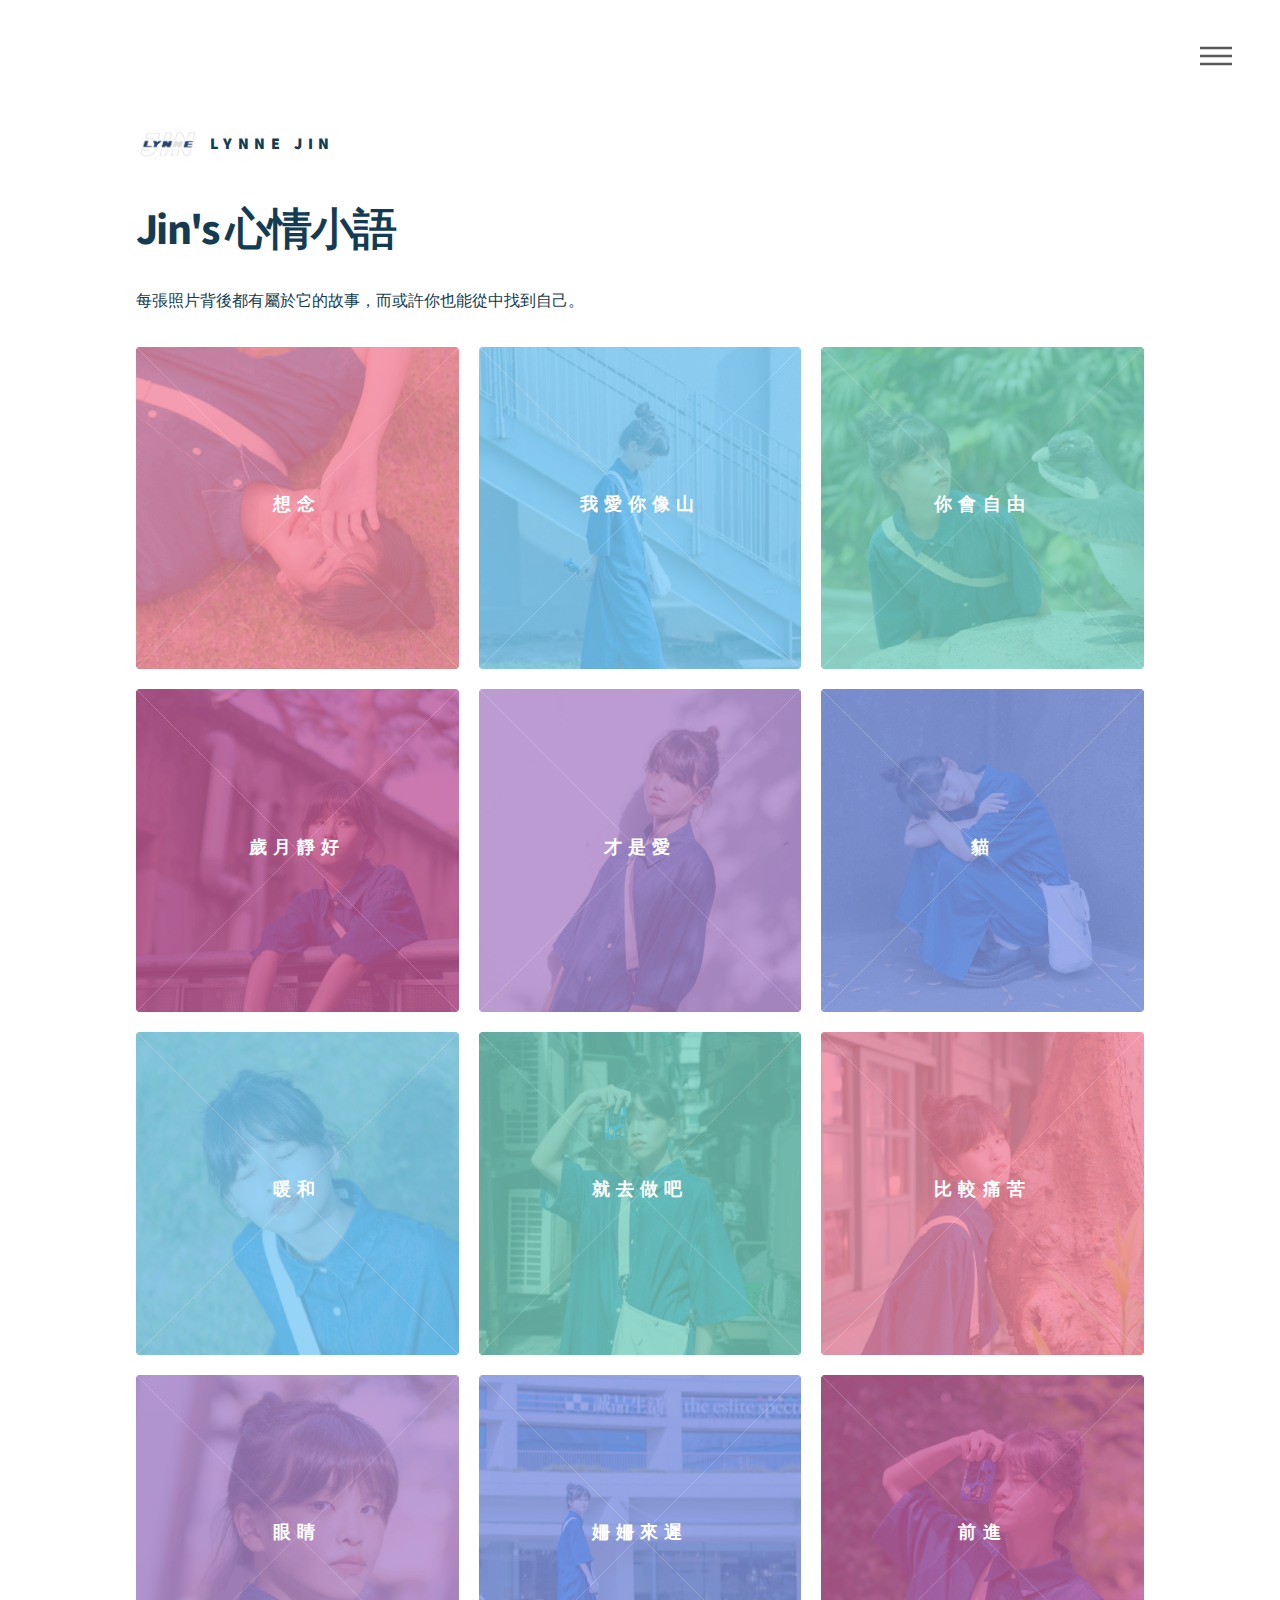
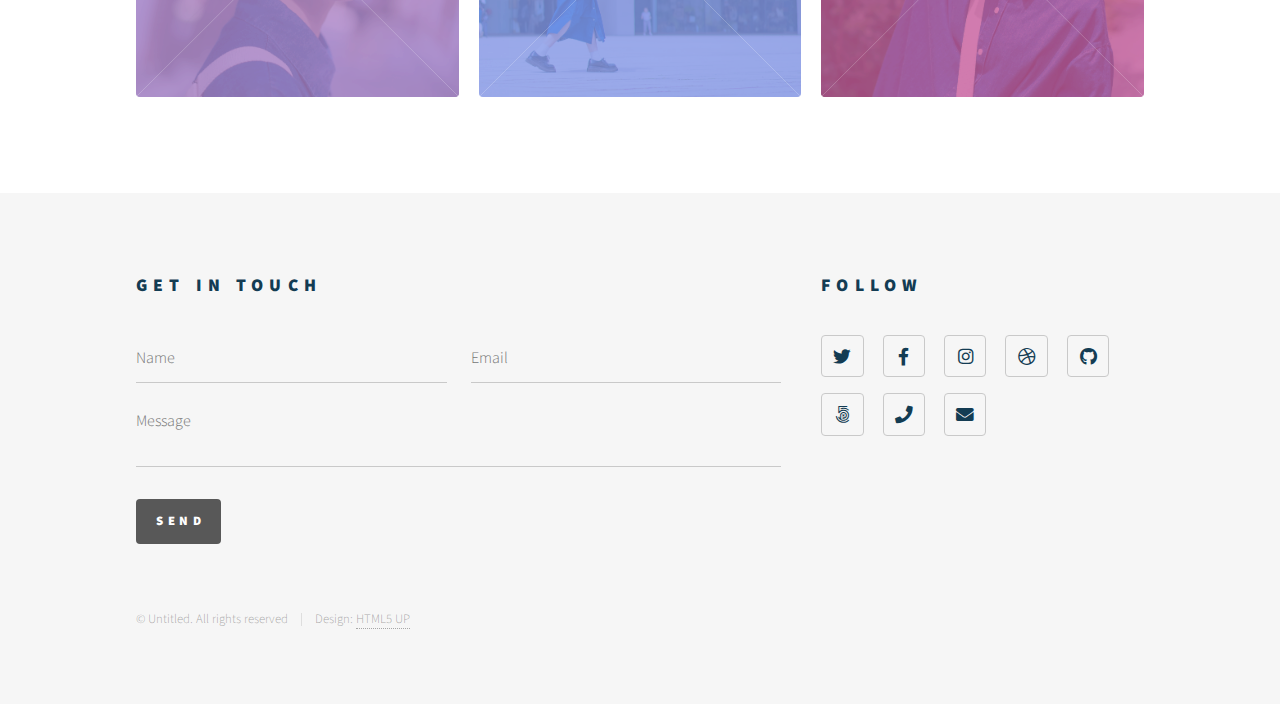
==== index.html @ f6c2565a "first" ====
<!DOCTYPE HTML>
<!--
	Phantom by HTML5 UP
	html5up.net | @ajlkn
	Free for personal and commercial use under the CCA 3.0 license (html5up.net/license)
-->
<html>
	<head>
		<title>Jin's</title>
		<meta charset="utf-8" />
		<meta name="viewport" content="width=device-width, initial-scale=1, user-scalable=no" />
		<link rel="stylesheet" href="assets/css/main.css" />
		<noscript><link rel="stylesheet" href="assets/css/noscript.css" /></noscript>
	</head>
	<body class="is-preload">
		<!-- Wrapper -->
			<div id="wrapper">

				<!-- Header -->
					<header id="header">
						<div class="inner">

							<!-- Logo -->
								<a href="index.html" class="logo">
									<span class="symbol"><img src="images/logo.png" alt="" /></span><span class="title">Lynne Jin</span>
								</a>

							<!-- Nav -->
								<nav>
									<ul>
										<li><a href="#menu">Menu</a></li>
									</ul>
								</nav>

						</div>
					</header>

				<!-- Menu -->
					<nav id="menu">
						<h2>Menu</h2>
						<ul>
							<li><a href="index.html">首頁</a></li>
							<li><a href="generic.html">文章</a></li>
							<li><a href="generic.html">洽詢</a></li>
							<li><a href="generic.html">關於我們</a></li>
							
						</ul>
					</nav>

				<!-- Main -->
					<div id="main">
						<div class="inner">
							<header>
								<h1>Jin's 心情小語</h1>
								<p>每張照片背後都有屬於它的故事，而或許你也能從中找到自己。</p>
							</header>
							<section class="tiles">
								<article class="style1">
									<span class="image">
										<img src="images/pic01.jpg" alt="" />
									</span>
									<a href="generic.html">
										<h2>想念</h2>
										<div class="content">
											<p>如果你也想念我<br>那我們算不算沒有分開過</p>
										</div>
									</a>
								</article>
								<article class="style2">
									<span class="image">
										<img src="images/pic02.jpg" alt="" />
									</span>
									<a href="generic.html">
										<h2>我愛你像山</h2>
										<div class="content">
											<p>我們有各自的領地<br>也有一起的森林</p>
										</div>
									</a>
								</article>
								<article class="style3">
									<span class="image">
										<img src="images/pic03.jpg" alt="" />
									</span>
									<a href="generic.html">
										<h2>你會自由</h2>
										<div class="content">
											<p>願你有天 不再需要感到自由</p>
										</div>
									</a>
								</article>
								<article class="style4">
									<span class="image">
										<img src="images/pic04.jpg" alt="" />
									</span>
									<a href="generic.html">
										<h2>歲月靜好</h2>
										<div class="content">
											<p>星期天下午三點的早安<br>星期五凌晨三點的晚安</p>
										</div>
									</a>
								</article>
								<article class="style5">
									<span class="image">
										<img src="images/pic05.jpg" alt="" />
									</span>
									<a href="generic.html">
										<h2>才是愛</h2>
										<div class="content">
											<p>能夠讓真正的你<br>在自由的沃土中綻放的<br>才是愛</p>
										</div>
									</a>
								</article>
								<article class="style6">
									<span class="image">
										<img src="images/pic06.jpg" alt="" />
									</span>
									<a href="generic.html">
										<h2>貓</h2>
										<div class="content">
											<p>請相信我吧 雖然我跟你一樣害怕</p>
										</div>
									</a>
								</article>
								<article class="style2">
									<span class="image">
										<img src="images/pic07.jpg" alt="" />
									</span>
									<a href="generic.html">
										<h2>暖和</h2>
										<div class="content">
											<p>我不要求自己好好生活 <br>我只要此時此刻感覺暖和</p>
										</div>
									</a>
								</article>
								<article class="style3">
									<span class="image">
										<img src="images/pic08.jpg" alt="" />
									</span>
									<a href="generic.html">
										<h2>就去做吧</h2>
										<div class="content">
											<p>不要害怕跟別人一樣<br>不要害怕跟別人不一樣<br>什麼叫做做自己<br>可能要做了才知道</p>
										</div>
									</a>
								</article>
								<article class="style1">
									<span class="image">
										<img src="images/pic09.jpg" alt="" />
									</span>
									<a href="generic.html">
										<h2>比較痛苦</h2>
										<div class="content">
											<p>不要和別人比較痛苦<br>痛是不能比較的</p>
										</div>
									</a>
								</article>
								<article class="style5">
									<span class="image">
										<img src="images/pic10.jpg" alt="" />
									</span>
									<a href="generic.html">
										<h2>眼睛</h2>
										<div class="content">
											<p>你的心是你力量的泉源 你愛自己的能力比你想像中還要強大</p>
										</div>
									</a>
								</article>
								<article class="style6">
									<span class="image">
										<img src="images/pic11.jpg" alt="" />
									</span>
									<a href="generic.html">
										<h2>姍姍來遲</h2>
										<div class="content">
											<p>謝謝你的姍姍來遲 你來的時候<br>我會有一個我很喜歡的自己<br>能大力分享給你</p>
										</div>
									</a>
								</article>
								<article class="style4">
									<span class="image">
										<img src="images/pic12.jpg" alt="" />
									</span>
									<a href="generic.html">
										<h2>前進</h2>
										<div class="content">
											<p>願我們的島 能夠包容<br>所有人的愛</p>
										</div>
									</a>
								</article>
							</section>
						</div>
					</div>

				<!-- Footer -->
					<footer id="footer">
						<div class="inner">
							<section>
								<h2>Get in touch</h2>
								<form method="post" action="#">
									<div class="fields">
										<div class="field half">
											<input type="text" name="name" id="name" placeholder="Name" />
										</div>
										<div class="field half">
											<input type="email" name="email" id="email" placeholder="Email" />
										</div>
										<div class="field">
											<textarea name="message" id="message" placeholder="Message"></textarea>
										</div>
									</div>
									<ul class="actions">
										<li><input type="submit" value="Send" class="primary" /></li>
									</ul>
								</form>
							</section>
							<section>
								<h2>Follow</h2>
								<ul class="icons">
									<li><a href="#" class="icon brands style2 fa-twitter"><span class="label">Twitter</span></a></li>
									<li><a href="#" class="icon brands style2 fa-facebook-f"><span class="label">Facebook</span></a></li>
									<li><a href="#" class="icon brands style2 fa-instagram"><span class="label">Instagram</span></a></li>
									<li><a href="#" class="icon brands style2 fa-dribbble"><span class="label">Dribbble</span></a></li>
									<li><a href="#" class="icon brands style2 fa-github"><span class="label">GitHub</span></a></li>
									<li><a href="#" class="icon brands style2 fa-500px"><span class="label">500px</span></a></li>
									<li><a href="#" class="icon solid style2 fa-phone"><span class="label">Phone</span></a></li>
									<li><a href="#" class="icon solid style2 fa-envelope"><span class="label">Email</span></a></li>
								</ul>
							</section>
							<ul class="copyright">
								<li>&copy; Untitled. All rights reserved</li><li>Design: <a href="http://html5up.net">HTML5 UP</a></li>
							</ul>
						</div>
					</footer>

			</div>

		<!-- Scripts -->
			<script src="assets/js/jquery.min.js"></script>
			<script src="assets/js/browser.min.js"></script>
			<script src="assets/js/breakpoints.min.js"></script>
			<script src="assets/js/util.js"></script>
			<script src="assets/js/main.js"></script>

	</body>
</html>
---- assets/css/main.css ----
@import url(fontawesome-all.min.css);
@import url("https://fonts.googleapis.com/css?family=Source+Sans+Pro:300,700,900");

/*
	Phantom by HTML5 UP
	html5up.net | @ajlkn
	Free for personal and commercial use under the CCA 3.0 license (html5up.net/license)
*/

html, body, div, span, applet, object,
iframe, h1, h2, h3, h4, h5, h6, p, blockquote,
pre, a, abbr, acronym, address, big, cite,
code, del, dfn, em, img, ins, kbd, q, s, samp,
small, strike, strong, sub, sup, tt, var, b,
u, i, center, dl, dt, dd, ol, ul, li, fieldset,
form, label, legend, table, caption, tbody,
tfoot, thead, tr, th, td, article, aside,
canvas, details, embed, figure, figcaption,
footer, header, hgroup, menu, nav, output, ruby,
section, summary, time, mark, audio, video {
	margin: 0;
	padding: 0;
	border: 0;
	font-size: 100%;
	font: inherit;
	vertical-align: baseline;}

article, aside, details, figcaption, figure,
footer, header, hgroup, menu, nav, section {
	display: block;}

body {
	line-height: 1;
}

ol, ul {
	list-style: none;
}

blockquote, q {
	quotes: none;
}

	blockquote:before, blockquote:after, q:before, q:after {
		content: '';
		content: none;
	}

table {
	border-collapse: collapse;
	border-spacing: 0;
}

body {
	-webkit-text-size-adjust: none;
}

mark {
	background-color: transparent;
	color: inherit;
}

input::-moz-focus-inner {
	border: 0;
	padding: 0;
}

input, select, textarea {
	-moz-appearance: none;
	-webkit-appearance: none;
	-ms-appearance: none;
	appearance: none;
}

/* Basic */

	@-ms-viewport {
		width: device-width;
	}

	body {
		-ms-overflow-style: scrollbar;
	}

	@media screen and (max-width: 480px) {

		html, body {
			min-width: 320px;
		}

	}

	html {
		box-sizing: border-box;
	}

	*, *:before, *:after {
		box-sizing: inherit;
	}

	body {
		background: #ffffff;
	}

		body.is-preload *, body.is-preload *:before, body.is-preload *:after {
			-moz-animation: none !important;
			-webkit-animation: none !important;
			-ms-animation: none !important;
			animation: none !important;
			-moz-transition: none !important;
			-webkit-transition: none !important;
			-ms-transition: none !important;
			transition: none !important;
		}

/* Type */

	body, input, select, textarea {
		color: #133c53;
		font-family: "Source Sans Pro", Helvetica, sans-serif;
		font-size: 16pt;
		font-weight: 300;
		line-height: 1.75;
	}

		@media screen and (max-width: 1680px) {

			body, input, select, textarea {
				font-size: 14pt;
			}

		}

		@media screen and (max-width: 1280px) {

			body, input, select, textarea {
				font-size: 12pt;
			}

		}

	a {
		-moz-transition: border-bottom-color 0.2s ease, color 0.2s ease;
		-webkit-transition: border-bottom-color 0.2s ease, color 0.2s ease;
		-ms-transition: border-bottom-color 0.2s ease, color 0.2s ease;
		transition: border-bottom-color 0.2s ease, color 0.2s ease;
		text-decoration: none;
		color: #585858;
		border-bottom: dotted 1px rgba(88, 88, 88, 0.5);
	}

		a:hover {
			border-bottom-color: transparent;
			color: #f2849e !important;
		}

	strong, b {
		font-weight: 900;
	}

	em, i {
		font-style: italic;
	}

	p {
		margin: 0 0 2em 0;
	}

	h1 {
		font-size: 2.75em;
		font-weight: 700;
		line-height: 1.3;
		margin: 0 0 1em 0;
		letter-spacing: -0.035em;
	}

		h1 a {
			color: inherit;
		}

		@media screen and (max-width: 736px) {

			h1 {
				font-size: 2em;
				margin: 0 0 1em 0;
			}

		}

		@media screen and (max-width: 360px) {

			h1 {
				font-size: 1.75em;
			}

		}

	h2, h3, h4, h5, h6 {
		font-weight: 900;
		line-height: 1.5;
		margin: 0 0 2em 0;
		text-transform: uppercase;
		letter-spacing: 0.35em;
	}

		h2 a, h3 a, h4 a, h5 a, h6 a {
			color: inherit;
		}

	h2 {
		font-size: 1.1em;
	}

	h3 {
		font-size: 1em;
	}

	h4 {
		font-size: 0.8em;
	}

	h5 {
		font-size: 0.8em;
	}

	h6 {
		font-size: 0.8em;
	}

	@media screen and (max-width: 980px) {

		h1 br, h2 br, h3 br, h4 br, h5 br, h6 br {
			display: none;
		}

	}

	@media screen and (max-width: 736px) {

		h2 {
			font-size: 1em;
		}

		h3 {
			font-size: 0.8em;
		}

	}

	sub {
		font-size: 0.8em;
		position: relative;
		top: 0.5em;
	}

	sup {
		font-size: 0.8em;
		position: relative;
		top: -0.5em;
	}

	blockquote {
		border-left: solid 4px #c9c9c9;
		font-style: italic;
		margin: 0 0 2em 0;
		padding: 0.5em 0 0.5em 2em;
	}

	code {
		background: rgba(144, 144, 144, 0.075);
		border-radius: 4px;
		border: solid 1px #c9c9c9;
		font-family: "Courier New", monospace;
		font-size: 0.9em;
		margin: 0 0.25em;
		padding: 0.25em 0.65em;
	}

	pre {
		-webkit-overflow-scrolling: touch;
		font-family: "Courier New", monospace;
		font-size: 0.9em;
		margin: 0 0 2em 0;
	}

		pre code {
			display: block;
			line-height: 1.75;
			padding: 1em 1.5em;
			overflow-x: auto;
		}

	hr {
		border: 0;
		border-bottom: solid 1px #c9c9c9;
		margin: 2em 0;
	}

		hr.major {
			margin: 3em 0;
		}

	.align-left {
		text-align: left;
	}

	.align-center {
		text-align: center;
	}

	.align-right {
		text-align: right;
	}

/* Row */

	.row {
		display: flex;
		flex-wrap: wrap;
		box-sizing: border-box;
		align-items: stretch;
	}

		.row > * {
			box-sizing: border-box;
		}

		.row.gtr-uniform > * > :last-child {
			margin-bottom: 0;
		}

		.row.aln-left {
			justify-content: flex-start;
		}

		.row.aln-center {
			justify-content: center;
		}

		.row.aln-right {
			justify-content: flex-end;
		}

		.row.aln-top {
			align-items: flex-start;
		}

		.row.aln-middle {
			align-items: center;
		}

		.row.aln-bottom {
			align-items: flex-end;
		}

		.row > .imp {
			order: -1;
		}

		.row > .col-1 {
			width: 8.33333%;
		}

		.row > .off-1 {
			margin-left: 8.33333%;
		}

		.row > .col-2 {
			width: 16.66667%;
		}

		.row > .off-2 {
			margin-left: 16.66667%;
		}

		.row > .col-3 {
			width: 25%;
		}

		.row > .off-3 {
			margin-left: 25%;
		}

		.row > .col-4 {
			width: 33.33333%;
		}

		.row > .off-4 {
			margin-left: 33.33333%;
		}

		.row > .col-5 {
			width: 41.66667%;
		}

		.row > .off-5 {
			margin-left: 41.66667%;
		}

		.row > .col-6 {
			width: 50%;
		}

		.row > .off-6 {
			margin-left: 50%;
		}

		.row > .col-7 {
			width: 58.33333%;
		}

		.row > .off-7 {
			margin-left: 58.33333%;
		}

		.row > .col-8 {
			width: 66.66667%;
		}

		.row > .off-8 {
			margin-left: 66.66667%;
		}

		.row > .col-9 {
			width: 75%;
		}

		.row > .off-9 {
			margin-left: 75%;
		}

		.row > .col-10 {
			width: 83.33333%;
		}

		.row > .off-10 {
			margin-left: 83.33333%;
		}

		.row > .col-11 {
			width: 91.66667%;
		}

		.row > .off-11 {
			margin-left: 91.66667%;
		}

		.row > .col-12 {
			width: 100%;
		}

		.row > .off-12 {
			margin-left: 100%;
		}

		.row.gtr-0 {
			margin-top: 0;
			margin-left: 0em;
		}

			.row.gtr-0 > * {
				padding: 0 0 0 0em;
			}

			.row.gtr-0.gtr-uniform {
				margin-top: 0em;
			}

				.row.gtr-0.gtr-uniform > * {
					padding-top: 0em;
				}

		.row.gtr-25 {
			margin-top: 0;
			margin-left: -0.5em;
		}

			.row.gtr-25 > * {
				padding: 0 0 0 0.5em;
			}

			.row.gtr-25.gtr-uniform {
				margin-top: -0.5em;
			}

				.row.gtr-25.gtr-uniform > * {
					padding-top: 0.5em;
				}

		.row.gtr-50 {
			margin-top: 0;
			margin-left: -1em;
		}

			.row.gtr-50 > * {
				padding: 0 0 0 1em;
			}

			.row.gtr-50.gtr-uniform {
				margin-top: -1em;
			}

				.row.gtr-50.gtr-uniform > * {
					padding-top: 1em;
				}

		.row {
			margin-top: 0;
			margin-left: -2em;
		}

			.row > * {
				padding: 0 0 0 2em;
			}

			.row.gtr-uniform {
				margin-top: -2em;
			}

				.row.gtr-uniform > * {
					padding-top: 2em;
				}

		.row.gtr-150 {
			margin-top: 0;
			margin-left: -3em;
		}

			.row.gtr-150 > * {
				padding: 0 0 0 3em;
			}

			.row.gtr-150.gtr-uniform {
				margin-top: -3em;
			}

				.row.gtr-150.gtr-uniform > * {
					padding-top: 3em;
				}

		.row.gtr-200 {
			margin-top: 0;
			margin-left: -4em;
		}

			.row.gtr-200 > * {
				padding: 0 0 0 4em;
			}

			.row.gtr-200.gtr-uniform {
				margin-top: -4em;
			}

				.row.gtr-200.gtr-uniform > * {
					padding-top: 4em;
				}

		@media screen and (max-width: 1680px) {

			.row {
				display: flex;
				flex-wrap: wrap;
				box-sizing: border-box;
				align-items: stretch;
			}

				.row > * {
					box-sizing: border-box;
				}

				.row.gtr-uniform > * > :last-child {
					margin-bottom: 0;
				}

				.row.aln-left {
					justify-content: flex-start;
				}

				.row.aln-center {
					justify-content: center;
				}

				.row.aln-right {
					justify-content: flex-end;
				}

				.row.aln-top {
					align-items: flex-start;
				}

				.row.aln-middle {
					align-items: center;
				}

				.row.aln-bottom {
					align-items: flex-end;
				}

				.row > .imp-xlarge {
					order: -1;
				}

				.row > .col-1-xlarge {
					width: 8.33333%;
				}

				.row > .off-1-xlarge {
					margin-left: 8.33333%;
				}

				.row > .col-2-xlarge {
					width: 16.66667%;
				}

				.row > .off-2-xlarge {
					margin-left: 16.66667%;
				}

				.row > .col-3-xlarge {
					width: 25%;
				}

				.row > .off-3-xlarge {
					margin-left: 25%;
				}

				.row > .col-4-xlarge {
					width: 33.33333%;
				}

				.row > .off-4-xlarge {
					margin-left: 33.33333%;
				}

				.row > .col-5-xlarge {
					width: 41.66667%;
				}

				.row > .off-5-xlarge {
					margin-left: 41.66667%;
				}

				.row > .col-6-xlarge {
					width: 50%;
				}

				.row > .off-6-xlarge {
					margin-left: 50%;
				}

				.row > .col-7-xlarge {
					width: 58.33333%;
				}

				.row > .off-7-xlarge {
					margin-left: 58.33333%;
				}

				.row > .col-8-xlarge {
					width: 66.66667%;
				}

				.row > .off-8-xlarge {
					margin-left: 66.66667%;
				}

				.row > .col-9-xlarge {
					width: 75%;
				}

				.row > .off-9-xlarge {
					margin-left: 75%;
				}

				.row > .col-10-xlarge {
					width: 83.33333%;
				}

				.row > .off-10-xlarge {
					margin-left: 83.33333%;
				}

				.row > .col-11-xlarge {
					width: 91.66667%;
				}

				.row > .off-11-xlarge {
					margin-left: 91.66667%;
				}

				.row > .col-12-xlarge {
					width: 100%;
				}

				.row > .off-12-xlarge {
					margin-left: 100%;
				}

				.row.gtr-0 {
					margin-top: 0;
					margin-left: 0em;
				}

					.row.gtr-0 > * {
						padding: 0 0 0 0em;
					}

					.row.gtr-0.gtr-uniform {
						margin-top: 0em;
					}

						.row.gtr-0.gtr-uniform > * {
							padding-top: 0em;
						}

				.row.gtr-25 {
					margin-top: 0;
					margin-left: -0.5em;
				}

					.row.gtr-25 > * {
						padding: 0 0 0 0.5em;
					}

					.row.gtr-25.gtr-uniform {
						margin-top: -0.5em;
					}

						.row.gtr-25.gtr-uniform > * {
							padding-top: 0.5em;
						}

				.row.gtr-50 {
					margin-top: 0;
					margin-left: -1em;
				}

					.row.gtr-50 > * {
						padding: 0 0 0 1em;
					}

					.row.gtr-50.gtr-uniform {
						margin-top: -1em;
					}

						.row.gtr-50.gtr-uniform > * {
							padding-top: 1em;
						}

				.row {
					margin-top: 0;
					margin-left: -2em;
				}

					.row > * {
						padding: 0 0 0 2em;
					}

					.row.gtr-uniform {
						margin-top: -2em;
					}

						.row.gtr-uniform > * {
							padding-top: 2em;
						}

				.row.gtr-150 {
					margin-top: 0;
					margin-left: -3em;
				}

					.row.gtr-150 > * {
						padding: 0 0 0 3em;
					}

					.row.gtr-150.gtr-uniform {
						margin-top: -3em;
					}

						.row.gtr-150.gtr-uniform > * {
							padding-top: 3em;
						}

				.row.gtr-200 {
					margin-top: 0;
					margin-left: -4em;
				}

					.row.gtr-200 > * {
						padding: 0 0 0 4em;
					}

					.row.gtr-200.gtr-uniform {
						margin-top: -4em;
					}

						.row.gtr-200.gtr-uniform > * {
							padding-top: 4em;
						}

		}

		@media screen and (max-width: 1280px) {

			.row {
				display: flex;
				flex-wrap: wrap;
				box-sizing: border-box;
				align-items: stretch;
			}

				.row > * {
					box-sizing: border-box;
				}

				.row.gtr-uniform > * > :last-child {
					margin-bottom: 0;
				}

				.row.aln-left {
					justify-content: flex-start;
				}

				.row.aln-center {
					justify-content: center;
				}

				.row.aln-right {
					justify-content: flex-end;
				}

				.row.aln-top {
					align-items: flex-start;
				}

				.row.aln-middle {
					align-items: center;
				}

				.row.aln-bottom {
					align-items: flex-end;
				}

				.row > .imp-large {
					order: -1;
				}

				.row > .col-1-large {
					width: 8.33333%;
				}

				.row > .off-1-large {
					margin-left: 8.33333%;
				}

				.row > .col-2-large {
					width: 16.66667%;
				}

				.row > .off-2-large {
					margin-left: 16.66667%;
				}

				.row > .col-3-large {
					width: 25%;
				}

				.row > .off-3-large {
					margin-left: 25%;
				}

				.row > .col-4-large {
					width: 33.33333%;
				}

				.row > .off-4-large {
					margin-left: 33.33333%;
				}

				.row > .col-5-large {
					width: 41.66667%;
				}

				.row > .off-5-large {
					margin-left: 41.66667%;
				}

				.row > .col-6-large {
					width: 50%;
				}

				.row > .off-6-large {
					margin-left: 50%;
				}

				.row > .col-7-large {
					width: 58.33333%;
				}

				.row > .off-7-large {
					margin-left: 58.33333%;
				}

				.row > .col-8-large {
					width: 66.66667%;
				}

				.row > .off-8-large {
					margin-left: 66.66667%;
				}

				.row > .col-9-large {
					width: 75%;
				}

				.row > .off-9-large {
					margin-left: 75%;
				}

				.row > .col-10-large {
					width: 83.33333%;
				}

				.row > .off-10-large {
					margin-left: 83.33333%;
				}

				.row > .col-11-large {
					width: 91.66667%;
				}

				.row > .off-11-large {
					margin-left: 91.66667%;
				}

				.row > .col-12-large {
					width: 100%;
				}

				.row > .off-12-large {
					margin-left: 100%;
				}

				.row.gtr-0 {
					margin-top: 0;
					margin-left: 0em;
				}

					.row.gtr-0 > * {
						padding: 0 0 0 0em;
					}

					.row.gtr-0.gtr-uniform {
						margin-top: 0em;
					}

						.row.gtr-0.gtr-uniform > * {
							padding-top: 0em;
						}

				.row.gtr-25 {
					margin-top: 0;
					margin-left: -0.5em;
				}

					.row.gtr-25 > * {
						padding: 0 0 0 0.5em;
					}

					.row.gtr-25.gtr-uniform {
						margin-top: -0.5em;
					}

						.row.gtr-25.gtr-uniform > * {
							padding-top: 0.5em;
						}

				.row.gtr-50 {
					margin-top: 0;
					margin-left: -1em;
				}

					.row.gtr-50 > * {
						padding: 0 0 0 1em;
					}

					.row.gtr-50.gtr-uniform {
						margin-top: -1em;
					}

						.row.gtr-50.gtr-uniform > * {
							padding-top: 1em;
						}

				.row {
					margin-top: 0;
					margin-left: -2em;
				}

					.row > * {
						padding: 0 0 0 2em;
					}

					.row.gtr-uniform {
						margin-top: -2em;
					}

						.row.gtr-uniform > * {
							padding-top: 2em;
						}

				.row.gtr-150 {
					margin-top: 0;
					margin-left: -3em;
				}

					.row.gtr-150 > * {
						padding: 0 0 0 3em;
					}

					.row.gtr-150.gtr-uniform {
						margin-top: -3em;
					}

						.row.gtr-150.gtr-uniform > * {
							padding-top: 3em;
						}

				.row.gtr-200 {
					margin-top: 0;
					margin-left: -4em;
				}

					.row.gtr-200 > * {
						padding: 0 0 0 4em;
					}

					.row.gtr-200.gtr-uniform {
						margin-top: -4em;
					}

						.row.gtr-200.gtr-uniform > * {
							padding-top: 4em;
						}

		}

		@media screen and (max-width: 980px) {

			.row {
				display: flex;
				flex-wrap: wrap;
				box-sizing: border-box;
				align-items: stretch;
			}

				.row > * {
					box-sizing: border-box;
				}

				.row.gtr-uniform > * > :last-child {
					margin-bottom: 0;
				}

				.row.aln-left {
					justify-content: flex-start;
				}

				.row.aln-center {
					justify-content: center;
				}

				.row.aln-right {
					justify-content: flex-end;
				}

				.row.aln-top {
					align-items: flex-start;
				}

				.row.aln-middle {
					align-items: center;
				}

				.row.aln-bottom {
					align-items: flex-end;
				}

				.row > .imp-medium {
					order: -1;
				}

				.row > .col-1-medium {
					width: 8.33333%;
				}

				.row > .off-1-medium {
					margin-left: 8.33333%;
				}

				.row > .col-2-medium {
					width: 16.66667%;
				}

				.row > .off-2-medium {
					margin-left: 16.66667%;
				}

				.row > .col-3-medium {
					width: 25%;
				}

				.row > .off-3-medium {
					margin-left: 25%;
				}

				.row > .col-4-medium {
					width: 33.33333%;
				}

				.row > .off-4-medium {
					margin-left: 33.33333%;
				}

				.row > .col-5-medium {
					width: 41.66667%;
				}

				.row > .off-5-medium {
					margin-left: 41.66667%;
				}

				.row > .col-6-medium {
					width: 50%;
				}

				.row > .off-6-medium {
					margin-left: 50%;
				}

				.row > .col-7-medium {
					width: 58.33333%;
				}

				.row > .off-7-medium {
					margin-left: 58.33333%;
				}

				.row > .col-8-medium {
					width: 66.66667%;
				}

				.row > .off-8-medium {
					margin-left: 66.66667%;
				}

				.row > .col-9-medium {
					width: 75%;
				}

				.row > .off-9-medium {
					margin-left: 75%;
				}

				.row > .col-10-medium {
					width: 83.33333%;
				}

				.row > .off-10-medium {
					margin-left: 83.33333%;
				}

				.row > .col-11-medium {
					width: 91.66667%;
				}

				.row > .off-11-medium {
					margin-left: 91.66667%;
				}

				.row > .col-12-medium {
					width: 100%;
				}

				.row > .off-12-medium {
					margin-left: 100%;
				}

				.row.gtr-0 {
					margin-top: 0;
					margin-left: 0em;
				}

					.row.gtr-0 > * {
						padding: 0 0 0 0em;
					}

					.row.gtr-0.gtr-uniform {
						margin-top: 0em;
					}

						.row.gtr-0.gtr-uniform > * {
							padding-top: 0em;
						}

				.row.gtr-25 {
					margin-top: 0;
					margin-left: -0.375em;
				}

					.row.gtr-25 > * {
						padding: 0 0 0 0.375em;
					}

					.row.gtr-25.gtr-uniform {
						margin-top: -0.375em;
					}

						.row.gtr-25.gtr-uniform > * {
							padding-top: 0.375em;
						}

				.row.gtr-50 {
					margin-top: 0;
					margin-left: -0.75em;
				}

					.row.gtr-50 > * {
						padding: 0 0 0 0.75em;
					}

					.row.gtr-50.gtr-uniform {
						margin-top: -0.75em;
					}

						.row.gtr-50.gtr-uniform > * {
							padding-top: 0.75em;
						}

				.row {
					margin-top: 0;
					margin-left: -1.5em;
				}

					.row > * {
						padding: 0 0 0 1.5em;
					}

					.row.gtr-uniform {
						margin-top: -1.5em;
					}

						.row.gtr-uniform > * {
							padding-top: 1.5em;
						}

				.row.gtr-150 {
					margin-top: 0;
					margin-left: -2.25em;
				}

					.row.gtr-150 > * {
						padding: 0 0 0 2.25em;
					}

					.row.gtr-150.gtr-uniform {
						margin-top: -2.25em;
					}

						.row.gtr-150.gtr-uniform > * {
							padding-top: 2.25em;
						}

				.row.gtr-200 {
					margin-top: 0;
					margin-left: -3em;
				}

					.row.gtr-200 > * {
						padding: 0 0 0 3em;
					}

					.row.gtr-200.gtr-uniform {
						margin-top: -3em;
					}

						.row.gtr-200.gtr-uniform > * {
							padding-top: 3em;
						}

		}

		@media screen and (max-width: 736px) {

			.row {
				display: flex;
				flex-wrap: wrap;
				box-sizing: border-box;
				align-items: stretch;
			}

				.row > * {
					box-sizing: border-box;
				}

				.row.gtr-uniform > * > :last-child {
					margin-bottom: 0;
				}

				.row.aln-left {
					justify-content: flex-start;
				}

				.row.aln-center {
					justify-content: center;
				}

				.row.aln-right {
					justify-content: flex-end;
				}

				.row.aln-top {
					align-items: flex-start;
				}

				.row.aln-middle {
					align-items: center;
				}

				.row.aln-bottom {
					align-items: flex-end;
				}

				.row > .imp-small {
					order: -1;
				}

				.row > .col-1-small {
					width: 8.33333%;
				}

				.row > .off-1-small {
					margin-left: 8.33333%;
				}

				.row > .col-2-small {
					width: 16.66667%;
				}

				.row > .off-2-small {
					margin-left: 16.66667%;
				}

				.row > .col-3-small {
					width: 25%;
				}

				.row > .off-3-small {
					margin-left: 25%;
				}

				.row > .col-4-small {
					width: 33.33333%;
				}

				.row > .off-4-small {
					margin-left: 33.33333%;
				}

				.row > .col-5-small {
					width: 41.66667%;
				}

				.row > .off-5-small {
					margin-left: 41.66667%;
				}

				.row > .col-6-small {
					width: 50%;
				}

				.row > .off-6-small {
					margin-left: 50%;
				}

				.row > .col-7-small {
					width: 58.33333%;
				}

				.row > .off-7-small {
					margin-left: 58.33333%;
				}

				.row > .col-8-small {
					width: 66.66667%;
				}

				.row > .off-8-small {
					margin-left: 66.66667%;
				}

				.row > .col-9-small {
					width: 75%;
				}

				.row > .off-9-small {
					margin-left: 75%;
				}

				.row > .col-10-small {
					width: 83.33333%;
				}

				.row > .off-10-small {
					margin-left: 83.33333%;
				}

				.row > .col-11-small {
					width: 91.66667%;
				}

				.row > .off-11-small {
					margin-left: 91.66667%;
				}

				.row > .col-12-small {
					width: 100%;
				}

				.row > .off-12-small {
					margin-left: 100%;
				}

				.row.gtr-0 {
					margin-top: 0;
					margin-left: 0em;
				}

					.row.gtr-0 > * {
						padding: 0 0 0 0em;
					}

					.row.gtr-0.gtr-uniform {
						margin-top: 0em;
					}

						.row.gtr-0.gtr-uniform > * {
							padding-top: 0em;
						}

				.row.gtr-25 {
					margin-top: 0;
					margin-left: -0.25em;
				}

					.row.gtr-25 > * {
						padding: 0 0 0 0.25em;
					}

					.row.gtr-25.gtr-uniform {
						margin-top: -0.25em;
					}

						.row.gtr-25.gtr-uniform > * {
							padding-top: 0.25em;
						}

				.row.gtr-50 {
					margin-top: 0;
					margin-left: -0.5em;
				}

					.row.gtr-50 > * {
						padding: 0 0 0 0.5em;
					}

					.row.gtr-50.gtr-uniform {
						margin-top: -0.5em;
					}

						.row.gtr-50.gtr-uniform > * {
							padding-top: 0.5em;
						}

				.row {
					margin-top: 0;
					margin-left: -1em;
				}

					.row > * {
						padding: 0 0 0 1em;
					}

					.row.gtr-uniform {
						margin-top: -1em;
					}

						.row.gtr-uniform > * {
							padding-top: 1em;
						}

				.row.gtr-150 {
					margin-top: 0;
					margin-left: -1.5em;
				}

					.row.gtr-150 > * {
						padding: 0 0 0 1.5em;
					}

					.row.gtr-150.gtr-uniform {
						margin-top: -1.5em;
					}

						.row.gtr-150.gtr-uniform > * {
							padding-top: 1.5em;
						}

				.row.gtr-200 {
					margin-top: 0;
					margin-left: -2em;
				}

					.row.gtr-200 > * {
						padding: 0 0 0 2em;
					}

					.row.gtr-200.gtr-uniform {
						margin-top: -2em;
					}

						.row.gtr-200.gtr-uniform > * {
							padding-top: 2em;
						}

		}

		@media screen and (max-width: 480px) {

			.row {
				display: flex;
				flex-wrap: wrap;
				box-sizing: border-box;
				align-items: stretch;
			}

				.row > * {
					box-sizing: border-box;
				}

				.row.gtr-uniform > * > :last-child {
					margin-bottom: 0;
				}

				.row.aln-left {
					justify-content: flex-start;
				}

				.row.aln-center {
					justify-content: center;
				}

				.row.aln-right {
					justify-content: flex-end;
				}

				.row.aln-top {
					align-items: flex-start;
				}

				.row.aln-middle {
					align-items: center;
				}

				.row.aln-bottom {
					align-items: flex-end;
				}

				.row > .imp-xsmall {
					order: -1;
				}

				.row > .col-1-xsmall {
					width: 8.33333%;
				}

				.row > .off-1-xsmall {
					margin-left: 8.33333%;
				}

				.row > .col-2-xsmall {
					width: 16.66667%;
				}

				.row > .off-2-xsmall {
					margin-left: 16.66667%;
				}

				.row > .col-3-xsmall {
					width: 25%;
				}

				.row > .off-3-xsmall {
					margin-left: 25%;
				}

				.row > .col-4-xsmall {
					width: 33.33333%;
				}

				.row > .off-4-xsmall {
					margin-left: 33.33333%;
				}

				.row > .col-5-xsmall {
					width: 41.66667%;
				}

				.row > .off-5-xsmall {
					margin-left: 41.66667%;
				}

				.row > .col-6-xsmall {
					width: 50%;
				}

				.row > .off-6-xsmall {
					margin-left: 50%;
				}

				.row > .col-7-xsmall {
					width: 58.33333%;
				}

				.row > .off-7-xsmall {
					margin-left: 58.33333%;
				}

				.row > .col-8-xsmall {
					width: 66.66667%;
				}

				.row > .off-8-xsmall {
					margin-left: 66.66667%;
				}

				.row > .col-9-xsmall {
					width: 75%;
				}

				.row > .off-9-xsmall {
					margin-left: 75%;
				}

				.row > .col-10-xsmall {
					width: 83.33333%;
				}

				.row > .off-10-xsmall {
					margin-left: 83.33333%;
				}

				.row > .col-11-xsmall {
					width: 91.66667%;
				}

				.row > .off-11-xsmall {
					margin-left: 91.66667%;
				}

				.row > .col-12-xsmall {
					width: 100%;
				}

				.row > .off-12-xsmall {
					margin-left: 100%;
				}

				.row.gtr-0 {
					margin-top: 0;
					margin-left: 0em;
				}

					.row.gtr-0 > * {
						padding: 0 0 0 0em;
					}

					.row.gtr-0.gtr-uniform {
						margin-top: 0em;
					}

						.row.gtr-0.gtr-uniform > * {
							padding-top: 0em;
						}

				.row.gtr-25 {
					margin-top: 0;
					margin-left: -0.25em;
				}

					.row.gtr-25 > * {
						padding: 0 0 0 0.25em;
					}

					.row.gtr-25.gtr-uniform {
						margin-top: -0.25em;
					}

						.row.gtr-25.gtr-uniform > * {
							padding-top: 0.25em;
						}

				.row.gtr-50 {
					margin-top: 0;
					margin-left: -0.5em;
				}

					.row.gtr-50 > * {
						padding: 0 0 0 0.5em;
					}

					.row.gtr-50.gtr-uniform {
						margin-top: -0.5em;
					}

						.row.gtr-50.gtr-uniform > * {
							padding-top: 0.5em;
						}

				.row {
					margin-top: 0;
					margin-left: -1em;
				}

					.row > * {
						padding: 0 0 0 1em;
					}

					.row.gtr-uniform {
						margin-top: -1em;
					}

						.row.gtr-uniform > * {
							padding-top: 1em;
						}

				.row.gtr-150 {
					margin-top: 0;
					margin-left: -1.5em;
				}

					.row.gtr-150 > * {
						padding: 0 0 0 1.5em;
					}

					.row.gtr-150.gtr-uniform {
						margin-top: -1.5em;
					}

						.row.gtr-150.gtr-uniform > * {
							padding-top: 1.5em;
						}

				.row.gtr-200 {
					margin-top: 0;
					margin-left: -2em;
				}

					.row.gtr-200 > * {
						padding: 0 0 0 2em;
					}

					.row.gtr-200.gtr-uniform {
						margin-top: -2em;
					}

						.row.gtr-200.gtr-uniform > * {
							padding-top: 2em;
						}

		}

/* Section/Article */

	section.special, article.special {
		text-align: center;
	}

	header p {
		margin-top: -1em;
	}

	@media screen and (max-width: 736px) {

		header p {
			margin-top: 0;
		}

	}

/* Icon */

	.icon {
		text-decoration: none;
		border-bottom: none;
		position: relative;
	}

		.icon:before {
			-moz-osx-font-smoothing: grayscale;
			-webkit-font-smoothing: antialiased;
			display: inline-block;
			font-style: normal;
			font-variant: normal;
			text-rendering: auto;
			line-height: 1;
			text-transform: none !important;
			font-family: 'Font Awesome 5 Free';
			font-weight: 400;
		}

		.icon > .label {
			display: none;
		}

		.icon:before {
			line-height: inherit;
		}

		.icon.solid:before {
			font-weight: 900;
		}

		.icon.brands:before {
			font-family: 'Font Awesome 5 Brands';
		}

		.icon.style2 {
			-moz-transition: background-color 0.2s ease-in-out, color 0.2s ease-in-out, border-color 0.2s ease-in-out;
			-webkit-transition: background-color 0.2s ease-in-out, color 0.2s ease-in-out, border-color 0.2s ease-in-out;
			-ms-transition: background-color 0.2s ease-in-out, color 0.2s ease-in-out, border-color 0.2s ease-in-out;
			transition: background-color 0.2s ease-in-out, color 0.2s ease-in-out, border-color 0.2s ease-in-out;
			background-color: transparent;
			border: solid 1px #c9c9c9;
			border-radius: 4px;
			width: 2.65em;
			height: 2.65em;
			display: inline-block;
			text-align: center;
			line-height: 2.65em;
			color: inherit;
		}

			.icon.style2:before {
				font-size: 1.1em;
			}

			.icon.style2:hover {
				color: #f2849e;
				border-color: #f2849e;
			}

			.icon.style2:active {
				background-color: rgba(242, 132, 158, 0.1);
			}

/* List */

	ol {
		list-style: decimal;
		margin: 0 0 2em 0;
		padding-left: 1.25em;
	}

		ol li {
			padding-left: 0.25em;
		}

	ul {
		list-style: disc;
		margin: 0 0 2em 0;
		padding-left: 1em;
	}

		ul li {
			padding-left: 0.5em;
		}

		ul.alt {
			list-style: none;
			padding-left: 0;
		}

			ul.alt li {
				border-top: solid 1px #c9c9c9;
				padding: 0.5em 0;
			}

				ul.alt li:first-child {
					border-top: 0;
					padding-top: 0;
				}

	dl {
		margin: 0 0 2em 0;
	}

		dl dt {
			display: block;
			font-weight: 900;
			margin: 0 0 1em 0;
		}

		dl dd {
			margin-left: 2em;
		}

/* Actions */

	ul.actions {
		display: -moz-flex;
		display: -webkit-flex;
		display: -ms-flex;
		display: flex;
		cursor: default;
		list-style: none;
		margin-left: -1em;
		padding-left: 0;
	}

		ul.actions li {
			padding: 0 0 0 1em;
			vertical-align: middle;
		}

		ul.actions.special {
			-moz-justify-content: center;
			-webkit-justify-content: center;
			-ms-justify-content: center;
			justify-content: center;
			width: 100%;
			margin-left: 0;
		}

			ul.actions.special li:first-child {
				padding-left: 0;
			}

		ul.actions.stacked {
			-moz-flex-direction: column;
			-webkit-flex-direction: column;
			-ms-flex-direction: column;
			flex-direction: column;
			margin-left: 0;
		}

			ul.actions.stacked li {
				padding: 1.3em 0 0 0;
			}

				ul.actions.stacked li:first-child {
					padding-top: 0;
				}

		ul.actions.fit {
			width: calc(100% + 1em);
		}

			ul.actions.fit li {
				-moz-flex-grow: 1;
				-webkit-flex-grow: 1;
				-ms-flex-grow: 1;
				flex-grow: 1;
				-moz-flex-shrink: 1;
				-webkit-flex-shrink: 1;
				-ms-flex-shrink: 1;
				flex-shrink: 1;
				width: 100%;
			}

				ul.actions.fit li > * {
					width: 100%;
				}

			ul.actions.fit.stacked {
				width: 100%;
			}

		@media screen and (max-width: 480px) {

			ul.actions:not(.fixed) {
				-moz-flex-direction: column;
				-webkit-flex-direction: column;
				-ms-flex-direction: column;
				flex-direction: column;
				margin-left: 0;
				width: 100% !important;
			}

				ul.actions:not(.fixed) li {
					-moz-flex-grow: 1;
					-webkit-flex-grow: 1;
					-ms-flex-grow: 1;
					flex-grow: 1;
					-moz-flex-shrink: 1;
					-webkit-flex-shrink: 1;
					-ms-flex-shrink: 1;
					flex-shrink: 1;
					padding: 1em 0 0 0;
					text-align: center;
					width: 100%;
				}

					ul.actions:not(.fixed) li > * {
						width: 100%;
					}

					ul.actions:not(.fixed) li:first-child {
						padding-top: 0;
					}

					ul.actions:not(.fixed) li input[type="submit"],
					ul.actions:not(.fixed) li input[type="reset"],
					ul.actions:not(.fixed) li input[type="button"],
					ul.actions:not(.fixed) li button,
					ul.actions:not(.fixed) li .button {
						width: 100%;
					}

						ul.actions:not(.fixed) li input[type="submit"].icon:before,
						ul.actions:not(.fixed) li input[type="reset"].icon:before,
						ul.actions:not(.fixed) li input[type="button"].icon:before,
						ul.actions:not(.fixed) li button.icon:before,
						ul.actions:not(.fixed) li .button.icon:before {
							margin-left: -0.5rem;
						}

		}

/* Icons */

	ul.icons {
		cursor: default;
		list-style: none;
		padding-left: 0;
		margin: -1em 0 2em -1em;
	}

		ul.icons li {
			display: inline-block;
			padding: 1em 0 0 1em;
		}

/* Form */

	form {
		margin: 0 0 2em 0;
		overflow-x: hidden;
	}

		form > :last-child {
			margin-bottom: 0;
		}

		form > .fields {
			display: -moz-flex;
			display: -webkit-flex;
			display: -ms-flex;
			display: flex;
			-moz-flex-wrap: wrap;
			-webkit-flex-wrap: wrap;
			-ms-flex-wrap: wrap;
			flex-wrap: wrap;
			width: calc(100% + 3em);
			margin: -1.5em 0 2em -1.5em;
		}

			form > .fields > .field {
				-moz-flex-grow: 0;
				-webkit-flex-grow: 0;
				-ms-flex-grow: 0;
				flex-grow: 0;
				-moz-flex-shrink: 0;
				-webkit-flex-shrink: 0;
				-ms-flex-shrink: 0;
				flex-shrink: 0;
				padding: 1.5em 0 0 1.5em;
				width: calc(100% - 1.5em);
			}

				form > .fields > .field.half {
					width: calc(50% - 0.75em);
				}

				form > .fields > .field.third {
					width: calc(100%/3 - 0.5em);
				}

				form > .fields > .field.quarter {
					width: calc(25% - 0.375em);
				}

		@media screen and (max-width: 480px) {

			form > .fields {
				width: calc(100% + 3em);
				margin: -1.5em 0 2em -1.5em;
			}

				form > .fields > .field {
					padding: 1.5em 0 0 1.5em;
					width: calc(100% - 1.5em);
				}

					form > .fields > .field.half {
						width: calc(100% - 1.5em);
					}

					form > .fields > .field.third {
						width: calc(100% - 1.5em);
					}

					form > .fields > .field.quarter {
						width: calc(100% - 1.5em);
					}

		}

	label {
		display: block;
		font-size: 0.9em;
		font-weight: 900;
		margin: 0 0 1em 0;
	}

	input[type="text"],
	input[type="password"],
	input[type="email"],
	input[type="tel"],
	select,
	textarea {
		-moz-appearance: none;
		-webkit-appearance: none;
		-ms-appearance: none;
		appearance: none;
		background-color: transparent;
		border: none;
		border-radius: 0;
		border-bottom: solid 1px #c9c9c9;
		color: inherit;
		display: block;
		outline: 0;
		padding: 0;
		text-decoration: none;
		width: 100%;
	}

		input[type="text"]:invalid,
		input[type="password"]:invalid,
		input[type="email"]:invalid,
		input[type="tel"]:invalid,
		select:invalid,
		textarea:invalid {
			box-shadow: none;
		}

		input[type="text"]:focus,
		input[type="password"]:focus,
		input[type="email"]:focus,
		input[type="tel"]:focus,
		select:focus,
		textarea:focus {
			border-bottom-color: #f2849e;
			box-shadow: inset 0 -1px 0 0 #f2849e;
		}

	select {
		background-image: url("data:image/svg+xml;charset=utf8,%3Csvg xmlns='http://www.w3.org/2000/svg' width='40' height='40' preserveAspectRatio='none' viewBox='0 0 40 40'%3E%3Cpath d='M9.4,12.3l10.4,10.4l10.4-10.4c0.2-0.2,0.5-0.4,0.9-0.4c0.3,0,0.6,0.1,0.9,0.4l3.3,3.3c0.2,0.2,0.4,0.5,0.4,0.9 c0,0.4-0.1,0.6-0.4,0.9L20.7,31.9c-0.2,0.2-0.5,0.4-0.9,0.4c-0.3,0-0.6-0.1-0.9-0.4L4.3,17.3c-0.2-0.2-0.4-0.5-0.4-0.9 c0-0.4,0.1-0.6,0.4-0.9l3.3-3.3c0.2-0.2,0.5-0.4,0.9-0.4S9.1,12.1,9.4,12.3z' fill='%23c9c9c9' /%3E%3C/svg%3E");
		background-size: 1.25rem;
		background-repeat: no-repeat;
		background-position: calc(100% - 1rem) center;
		height: 3em;
		padding-right: 3em;
		text-overflow: ellipsis;
	}

		select option {
			background: #ffffff;
		}

		select:focus::-ms-value {
			background-color: transparent;
		}

		select::-ms-expand {
			display: none;
		}

	input[type="text"],
	input[type="password"],
	input[type="email"],
	select {
		height: 3em;
	}

	textarea {
		padding: 0;
		min-height: 3.75em;
	}

	input[type="checkbox"],
	input[type="radio"] {
		-moz-appearance: none;
		-webkit-appearance: none;
		-ms-appearance: none;
		appearance: none;
		display: block;
		float: left;
		margin-right: -2em;
		opacity: 0;
		width: 1em;
		z-index: -1;
	}

		input[type="checkbox"] + label,
		input[type="radio"] + label {
			text-decoration: none;
			color: #585858;
			cursor: pointer;
			display: inline-block;
			font-size: 1em;
			font-weight: 300;
			padding-left: 2.55em;
			padding-right: 0.75em;
			position: relative;
		}

			input[type="checkbox"] + label:before,
			input[type="radio"] + label:before {
				-moz-osx-font-smoothing: grayscale;
				-webkit-font-smoothing: antialiased;
				display: inline-block;
				font-style: normal;
				font-variant: normal;
				text-rendering: auto;
				line-height: 1;
				text-transform: none !important;
				font-family: 'Font Awesome 5 Free';
				font-weight: 900;
			}

			input[type="checkbox"] + label:before,
			input[type="radio"] + label:before {
				border-radius: 4px;
				border: solid 1px #c9c9c9;
				content: '';
				display: inline-block;
				font-size: 0.8em;
				height: 2.25em;
				left: 0;
				line-height: 2.25em;
				position: absolute;
				text-align: center;
				top: 0;
				width: 2.25em;
			}

		input[type="checkbox"]:checked + label:before,
		input[type="radio"]:checked + label:before {
			background: #585858;
			border-color: #585858;
			color: #ffffff;
			content: '\f00c';
		}

		input[type="checkbox"]:focus + label:before,
		input[type="radio"]:focus + label:before {
			border-color: #f2849e;
			box-shadow: 0 0 0 1px #f2849e;
		}

	input[type="checkbox"] + label:before {
		border-radius: 4px;
	}

	input[type="radio"] + label:before {
		border-radius: 100%;
	}

/* Box */

	.box {
		border-radius: 4px;
		border: solid 1px #c9c9c9;
		margin-bottom: 2em;
		padding: 1.5em;
	}

		.box > :last-child,
		.box > :last-child > :last-child,
		.box > :last-child > :last-child > :last-child {
			margin-bottom: 0;
		}

		.box.alt {
			border: 0;
			border-radius: 0;
			padding: 0;
		}

/* Image */

	.image {
		border-radius: 4px;
		border: 0;
		display: inline-block;
		position: relative;
	}

		.image img {
			border-radius: 4px;
			display: block;
		}

		.image.left, .image.right {
			max-width: 40%;
		}

			.image.left img, .image.right img {
				width: 100%;
			}

		.image.left {
			float: left;
			padding: 0 1.5em 1em 0;
			top: 0.25em;
		}

		.image.right {
			float: right;
			padding: 0 0 1em 1.5em;
			top: 0.25em;
		}

		.image.fit {
			display: block;
			margin: 0 0 2em 0;
			width: 100%;
		}

			.image.fit img {
				width: 100%;
			}

		.image.main {
			display: block;
			margin: 0 0 3em 0;
			width: 100%;
		}

			.image.main img {
				width: 100%;
			}

			@media screen and (max-width: 736px) {

				.image.main {
					margin: 0 0 2em 0;
				}

			}

/* Table */

	.table-wrapper {
		-webkit-overflow-scrolling: touch;
		overflow-x: auto;
	}

	table {
		margin: 0 0 2em 0;
		width: 100%;
	}

		table tbody tr {
			border: solid 1px #c9c9c9;
			border-left: 0;
			border-right: 0;
		}

			table tbody tr:nth-child(2n + 1) {
				background-color: rgba(144, 144, 144, 0.075);
			}

		table td {
			padding: 0.75em 0.75em;
		}

		table th {
			font-size: 0.9em;
			font-weight: 900;
			padding: 0 0.75em 0.75em 0.75em;
			text-align: left;
		}

		table thead {
			border-bottom: solid 2px #c9c9c9;
		}

		table tfoot {
			border-top: solid 2px #c9c9c9;
		}

		table.alt {
			border-collapse: separate;
		}

			table.alt tbody tr td {
				border: solid 1px #c9c9c9;
				border-left-width: 0;
				border-top-width: 0;
			}

				table.alt tbody tr td:first-child {
					border-left-width: 1px;
				}

			table.alt tbody tr:first-child td {
				border-top-width: 1px;
			}

			table.alt thead {
				border-bottom: 0;
			}

			table.alt tfoot {
				border-top: 0;
			}

/* Button */

	input[type="submit"],
	input[type="reset"],
	input[type="button"],
	button,
	.button {
		-moz-appearance: none;
		-webkit-appearance: none;
		-ms-appearance: none;
		appearance: none;
		-moz-transition: background-color 0.2s ease-in-out, color 0.2s ease-in-out, box-shadow 0.2s ease-in-out;
		-webkit-transition: background-color 0.2s ease-in-out, color 0.2s ease-in-out, box-shadow 0.2s ease-in-out;
		-ms-transition: background-color 0.2s ease-in-out, color 0.2s ease-in-out, box-shadow 0.2s ease-in-out;
		transition: background-color 0.2s ease-in-out, color 0.2s ease-in-out, box-shadow 0.2s ease-in-out;
		background-color: transparent;
		border-radius: 4px;
		border: 0;
		box-shadow: inset 0 0 0 2px #585858;
		color: #585858 !important;
		cursor: pointer;
		display: inline-block;
		font-size: 0.8em;
		font-weight: 900;
		height: 3.5em;
		letter-spacing: 0.35em;
		line-height: 3.45em;
		overflow: hidden;
		padding: 0 1.25em 0 1.6em;
		text-align: center;
		text-decoration: none;
		text-overflow: ellipsis;
		text-transform: uppercase;
		white-space: nowrap;
	}

		input[type="submit"].icon:before,
		input[type="reset"].icon:before,
		input[type="button"].icon:before,
		button.icon:before,
		.button.icon:before {
			margin-right: 0.5em;
		}

		input[type="submit"].fit,
		input[type="reset"].fit,
		input[type="button"].fit,
		button.fit,
		.button.fit {
			width: 100%;
		}

		input[type="submit"]:hover,
		input[type="reset"]:hover,
		input[type="button"]:hover,
		button:hover,
		.button:hover {
			color: #f2849e !important;
			box-shadow: inset 0 0 0 2px #f2849e;
		}

		input[type="submit"]:active,
		input[type="reset"]:active,
		input[type="button"]:active,
		button:active,
		.button:active {
			background-color: rgba(242, 132, 158, 0.1);
		}

		input[type="submit"].small,
		input[type="reset"].small,
		input[type="button"].small,
		button.small,
		.button.small {
			font-size: 0.6em;
		}

		input[type="submit"].large,
		input[type="reset"].large,
		input[type="button"].large,
		button.large,
		.button.large {
			font-size: 1em;
		}

		input[type="submit"].primary,
		input[type="reset"].primary,
		input[type="button"].primary,
		button.primary,
		.button.primary {
			box-shadow: none;
			background-color: #585858;
			color: #ffffff !important;
		}

			input[type="submit"].primary:hover,
			input[type="reset"].primary:hover,
			input[type="button"].primary:hover,
			button.primary:hover,
			.button.primary:hover {
				background-color: #f2849e;
			}

			input[type="submit"].primary:active,
			input[type="reset"].primary:active,
			input[type="button"].primary:active,
			button.primary:active,
			.button.primary:active {
				background-color: #ee5f81;
			}

		input[type="submit"].disabled, input[type="submit"]:disabled,
		input[type="reset"].disabled,
		input[type="reset"]:disabled,
		input[type="button"].disabled,
		input[type="button"]:disabled,
		button.disabled,
		button:disabled,
		.button.disabled,
		.button:disabled {
			pointer-events: none;
			opacity: 0.25;
		}

/* Tiles */

	.tiles {
		display: -moz-flex;
		display: -webkit-flex;
		display: -ms-flex;
		display: flex;
		-moz-flex-wrap: wrap;
		-webkit-flex-wrap: wrap;
		-ms-flex-wrap: wrap;
		flex-wrap: wrap;
		postiion: relative;
		margin: -2.5em 0 0 -2.5em;
	}

		.tiles article {
			-moz-transition: -moz-transform 0.5s ease, opacity 0.5s ease;
			-webkit-transition: -webkit-transform 0.5s ease, opacity 0.5s ease;
			-ms-transition: -ms-transform 0.5s ease, opacity 0.5s ease;
			transition: transform 0.5s ease, opacity 0.5s ease;
			position: relative;
			width: calc(33.33333% - 2.5em);
			margin: 2.5em 0 0 2.5em;
		}

			.tiles article > .image {
				-moz-transition: -moz-transform 0.5s ease;
				-webkit-transition: -webkit-transform 0.5s ease;
				-ms-transition: -ms-transform 0.5s ease;
				transition: transform 0.5s ease;
				position: relative;
				display: block;
				width: 100%;
				border-radius: 4px;
				overflow: hidden;
			}

				.tiles article > .image img {
					display: block;
					width: 100%;
				}

				.tiles article > .image:before {
					pointer-events: none;
					-moz-transition: background-color 0.5s ease, opacity 0.5s ease;
					-webkit-transition: background-color 0.5s ease, opacity 0.5s ease;
					-ms-transition: background-color 0.5s ease, opacity 0.5s ease;
					transition: background-color 0.5s ease, opacity 0.5s ease;
					content: '';
					display: block;
					position: absolute;
					top: 0;
					left: 0;
					width: 100%;
					height: 100%;
					opacity: 1.0;
					z-index: 1;
					opacity: 0.8;
				}

				.tiles article > .image:after {
					pointer-events: none;
					-moz-transition: opacity 0.5s ease;
					-webkit-transition: opacity 0.5s ease;
					-ms-transition: opacity 0.5s ease;
					transition: opacity 0.5s ease;
					content: '';
					display: block;
					position: absolute;
					top: 0;
					left: 0;
					width: 100%;
					height: 100%;
					background-image: url("data:image/svg+xml;charset=utf8,%3Csvg xmlns='http://www.w3.org/2000/svg' width='100' height='100' viewBox='0 0 100 100' preserveAspectRatio='none'%3E%3Cstyle%3Eline %7B stroke-width: 0.25px%3B stroke: %23ffffff%3B %7D%3C/style%3E%3Cline x1='0' y1='0' x2='100' y2='100' /%3E%3Cline x1='100' y1='0' x2='0' y2='100' /%3E%3C/svg%3E");
					background-position: center;
					background-repeat: no-repeat;
					background-size: 100% 100%;
					opacity: 0.25;
					z-index: 2;
				}

			.tiles article > a {
				display: -moz-flex;
				display: -webkit-flex;
				display: -ms-flex;
				display: flex;
				-moz-flex-direction: column;
				-webkit-flex-direction: column;
				-ms-flex-direction: column;
				flex-direction: column;
				-moz-align-items: center;
				-webkit-align-items: center;
				-ms-align-items: center;
				align-items: center;
				-moz-justify-content: center;
				-webkit-justify-content: center;
				-ms-justify-content: center;
				justify-content: center;
				-moz-transition: background-color 0.5s ease, -moz-transform 0.5s ease;
				-webkit-transition: background-color 0.5s ease, -webkit-transform 0.5s ease;
				-ms-transition: background-color 0.5s ease, -ms-transform 0.5s ease;
				transition: background-color 0.5s ease, transform 0.5s ease;
				position: absolute;
				top: 0;
				left: 0;
				width: 100%;
				height: 100%;
				padding: 1em;
				border-radius: 4px;
				border-bottom: 0;
				color: #ffffff;
				text-align: center;
				text-decoration: none;
				z-index: 3;
			}

				.tiles article > a > :last-child {
					margin: 0;
				}

				.tiles article > a:hover {
					color: #ffffff !important;
				}

				.tiles article > a h2 {
					margin: 0;
				}

				.tiles article > a .content {
					-moz-transition: max-height 0.5s ease, opacity 0.5s ease;
					-webkit-transition: max-height 0.5s ease, opacity 0.5s ease;
					-ms-transition: max-height 0.5s ease, opacity 0.5s ease;
					transition: max-height 0.5s ease, opacity 0.5s ease;
					width: 100%;
					max-height: 0;
					line-height: 1.5;
					margin-top: 0.35em;
					opacity: 0;
				}

					.tiles article > a .content > :last-child {
						margin-bottom: 0;
					}

			.tiles article.style1 > .image:before {
				background-color: #f2849e;
			}

			.tiles article.style2 > .image:before {
				background-color: #7ecaf6;
			}

			.tiles article.style3 > .image:before {
				background-color: #7bd0c1;
			}

			.tiles article.style4 > .image:before {
				background-color: #c75b9b;
			}

			.tiles article.style5 > .image:before {
				background-color: #ae85ca;
			}

			.tiles article.style6 > .image:before {
				background-color: #8499e7;
			}

			body:not(.is-touch) .tiles article:hover > .image {
				-moz-transform: scale(1.1);
				-webkit-transform: scale(1.1);
				-ms-transform: scale(1.1);
				transform: scale(1.1);
			}

				body:not(.is-touch) .tiles article:hover > .image:before {
					background-color: #333333;
					opacity: 0.35;
				}

				body:not(.is-touch) .tiles article:hover > .image:after {
					opacity: 0;
				}

			body:not(.is-touch) .tiles article:hover .content {
				max-height: 15em;
				opacity: 1;
			}

		* + .tiles {
			margin-top: 2em;
		}

		body.is-preload .tiles article {
			-moz-transform: scale(0.9);
			-webkit-transform: scale(0.9);
			-ms-transform: scale(0.9);
			transform: scale(0.9);
			opacity: 0;
		}

		body.is-touch .tiles article .content {
			max-height: 15em;
			opacity: 1;
		}

		@media screen and (max-width: 1280px) {

			.tiles {
				margin: -1.25em 0 0 -1.25em;
			}

				.tiles article {
					width: calc(33.33333% - 1.25em);
					margin: 1.25em 0 0 1.25em;
				}

		}

		@media screen and (max-width: 980px) {

			.tiles {
				margin: -2.5em 0 0 -2.5em;
			}

				.tiles article {
					width: calc(50% - 2.5em);
					margin: 2.5em 0 0 2.5em;
				}

		}

		@media screen and (max-width: 736px) {

			.tiles {
				margin: -1.25em 0 0 -1.25em;
			}

				.tiles article {
					width: calc(50% - 1.25em);
					margin: 1.25em 0 0 1.25em;
				}

					.tiles article:hover > .image {
						-moz-transform: scale(1.0);
						-webkit-transform: scale(1.0);
						-ms-transform: scale(1.0);
						transform: scale(1.0);
					}

		}

		@media screen and (max-width: 480px) {

			.tiles {
				margin: 0;
			}

				.tiles article {
					width: 100%;
					margin: 1.25em 0 0 0;
				}

		}

/* Header */

	#header {
		padding: 8em 0 0.1em 0 ;
	}

		#header .logo {
			display: block;
			border-bottom: 0;
			color: inherit;
			font-weight: 900;
			letter-spacing: 0.35em;
			margin: 0 0 2.5em 0;
			text-decoration: none;
			text-transform: uppercase;
			display: inline-block;
		}

			#header .logo > * {
				display: inline-block;
				vertical-align: middle;
			}

			#header .logo .symbol {
				margin-right: 0.65em;
			}

				#header .logo .symbol img {
					display: block;
					width: 4em;
					height:2em;
				}

		#header nav {
			position: fixed;
			right: 2em;
			top: 2em;
			z-index: 10000;
		}

			#header nav ul {
				display: -moz-flex;
				display: -webkit-flex;
				display: -ms-flex;
				display: flex;
				-moz-align-items: center;
				-webkit-align-items: center;
				-ms-align-items: center;
				align-items: center;
				list-style: none;
				margin: 0;
				padding: 0;
			}

				#header nav ul li {
					display: block;
					padding: 0;
				}

					#header nav ul li a {
						display: block;
						position: relative;
						height: 3em;
						line-height: 3em;
						padding: 0 1.5em;
						background-color: rgba(255, 255, 255, 0.5);
						border-radius: 4px;
						border: 0;
						font-size: 0.8em;
						font-weight: 900;
						letter-spacing: 0.35em;
						text-transform: uppercase;
					}

					#header nav ul li a[href="#menu"] {
						-webkit-tap-highlight-color: transparent;
						width: 4em;
						text-indent: 4em;
						font-size: 1em;
						overflow: hidden;
						padding: 0;
						white-space: nowrap;
					}

						#header nav ul li a[href="#menu"]:before, #header nav ul li a[href="#menu"]:after {
							-moz-transition: opacity 0.2s ease;
							-webkit-transition: opacity 0.2s ease;
							-ms-transition: opacity 0.2s ease;
							transition: opacity 0.2s ease;
							content: '';
							display: block;
							position: absolute;
							top: 0;
							left: 0;
							width: 100%;
							height: 100%;
							background-position: center;
							background-repeat: no-repeat;
							background-size: 2em 2em;
						}

						#header nav ul li a[href="#menu"]:before {
							background-image: url("data:image/svg+xml;charset=utf8,%3Csvg xmlns='http://www.w3.org/2000/svg' width='100' height='100' viewBox='0 0 100 100' preserveAspectRatio='none'%3E%3Cstyle%3Eline %7B stroke-width: 8px%3B stroke: %23f2849e%3B %7D%3C/style%3E%3Cline x1='0' y1='25' x2='100' y2='25' /%3E%3Cline x1='0' y1='50' x2='100' y2='50' /%3E%3Cline x1='0' y1='75' x2='100' y2='75' /%3E%3C/svg%3E");
							opacity: 0;
						}

						#header nav ul li a[href="#menu"]:after {
							background-image: url("data:image/svg+xml;charset=utf8,%3Csvg xmlns='http://www.w3.org/2000/svg' width='100' height='100' viewBox='0 0 100 100' preserveAspectRatio='none'%3E%3Cstyle%3Eline %7B stroke-width: 8px%3B stroke: %23585858%3B %7D%3C/style%3E%3Cline x1='0' y1='25' x2='100' y2='25' /%3E%3Cline x1='0' y1='50' x2='100' y2='50' /%3E%3Cline x1='0' y1='75' x2='100' y2='75' /%3E%3C/svg%3E");
							opacity: 1;
						}

						#header nav ul li a[href="#menu"]:hover:before {
							opacity: 1;
						}

						#header nav ul li a[href="#menu"]:hover:after {
							opacity: 0;
						}

		@media screen and (max-width: 736px) {

			#header {
				padding: 4em 0 0.1em 0 ;
			}

				#header nav {
					right: 0.5em;
					top: 0.5em;
				}

					#header nav ul li a[href="#menu"]:before, #header nav ul li a[href="#menu"]:after {
						background-size: 1.5em 1.5em;
					}

		}

/* Menu */

	#wrapper {
		-moz-transition: opacity 0.45s ease;
		-webkit-transition: opacity 0.45s ease;
		-ms-transition: opacity 0.45s ease;
		transition: opacity 0.45s ease;
		opacity: 1;
	}

	#menu {
		-moz-transform: translateX(22em);
		-webkit-transform: translateX(22em);
		-ms-transform: translateX(22em);
		transform: translateX(22em);
		-moz-transition: -moz-transform 0.45s ease, visibility 0.45s;
		-webkit-transition: -webkit-transform 0.45s ease, visibility 0.45s;
		-ms-transition: -ms-transform 0.45s ease, visibility 0.45s;
		transition: transform 0.45s ease, visibility 0.45s;
		position: fixed;
		top: 0;
		right: 0;
		width: 22em;
		max-width: 80%;
		height: 100%;
		-webkit-overflow-scrolling: touch;
		background: #585858;
		color: #ffffff;
		cursor: default;
		visibility: hidden;
		z-index: 10002;
	}

		#menu > .inner {
			-moz-transition: opacity 0.45s ease;
			-webkit-transition: opacity 0.45s ease;
			-ms-transition: opacity 0.45s ease;
			transition: opacity 0.45s ease;
			-webkit-overflow-scrolling: touch;
			position: absolute;
			top: 0;
			left: 0;
			width: 100%;
			height: 100%;
			padding: 2.75em;
			opacity: 0;
			overflow-y: auto;
		}

			#menu > .inner > ul {
				list-style: none;
				margin: 0 0 1em 0;
				padding: 0;
			}

				#menu > .inner > ul > li {
					padding: 0;
					border-top: solid 1px rgba(255, 255, 255, 0.15);
				}

					#menu > .inner > ul > li a {
						display: block;
						padding: 1em 0;
						line-height: 1.5;
						border: 0;
						color: inherit;
					}

					#menu > .inner > ul > li:first-child {
						border-top: 0;
						margin-top: -1em;
					}

		#menu > .close {
			-moz-transition: opacity 0.45s ease, -moz-transform 0.45s ease;
			-webkit-transition: opacity 0.45s ease, -webkit-transform 0.45s ease;
			-ms-transition: opacity 0.45s ease, -ms-transform 0.45s ease;
			transition: opacity 0.45s ease, transform 0.45s ease;
			-moz-transform: scale(0.25) rotate(180deg);
			-webkit-transform: scale(0.25) rotate(180deg);
			-ms-transform: scale(0.25) rotate(180deg);
			transform: scale(0.25) rotate(180deg);
			-webkit-tap-highlight-color: transparent;
			display: block;
			position: absolute;
			top: 2em;
			left: -6em;
			width: 6em;
			text-indent: 6em;
			height: 3em;
			border: 0;
			font-size: 1em;
			opacity: 0;
			overflow: hidden;
			padding: 0;
			white-space: nowrap;
		}

			#menu > .close:before, #menu > .close:after {
				-moz-transition: opacity 0.2s ease;
				-webkit-transition: opacity 0.2s ease;
				-ms-transition: opacity 0.2s ease;
				transition: opacity 0.2s ease;
				content: '';
				display: block;
				position: absolute;
				top: 0;
				left: 0;
				width: 100%;
				height: 100%;
				background-position: center;
				background-repeat: no-repeat;
				background-size: 2em 2em;
			}

			#menu > .close:before {
				background-image: url("data:image/svg+xml;charset=utf8,%3Csvg xmlns='http://www.w3.org/2000/svg' width='100' height='100' viewBox='0 0 100 100' preserveAspectRatio='none'%3E%3Cstyle%3Eline %7B stroke-width: 8px%3B stroke: %23f2849e%3B %7D%3C/style%3E%3Cline x1='15' y1='15' x2='85' y2='85' /%3E%3Cline x1='85' y1='15' x2='15' y2='85' /%3E%3C/svg%3E");
				opacity: 0;
			}

			#menu > .close:after {
				background-image: url("data:image/svg+xml;charset=utf8,%3Csvg xmlns='http://www.w3.org/2000/svg' width='100' height='100' viewBox='0 0 100 100' preserveAspectRatio='none'%3E%3Cstyle%3Eline %7B stroke-width: 8px%3B stroke: %23585858%3B %7D%3C/style%3E%3Cline x1='15' y1='15' x2='85' y2='85' /%3E%3Cline x1='85' y1='15' x2='15' y2='85' /%3E%3C/svg%3E");
				opacity: 1;
			}

			#menu > .close:hover:before {
				opacity: 1;
			}

			#menu > .close:hover:after {
				opacity: 0;
			}

		@media screen and (max-width: 736px) {

			#menu {
				-moz-transform: translateX(16.5em);
				-webkit-transform: translateX(16.5em);
				-ms-transform: translateX(16.5em);
				transform: translateX(16.5em);
				width: 16.5em;
			}

				#menu > .inner {
					padding: 2.75em 1.5em;
				}

				#menu > .close {
					top: 0.5em;
					left: -4.25em;
					width: 4.25em;
					text-indent: 4.25em;
				}

					#menu > .close:before, #menu > .close:after {
						background-size: 1.5em 1.5em;
					}

		}

	body.is-menu-visible #wrapper {
		pointer-events: none;
		cursor: default;
		opacity: 0.25;
	}

	body.is-menu-visible #menu {
		-moz-transform: translateX(0);
		-webkit-transform: translateX(0);
		-ms-transform: translateX(0);
		transform: translateX(0);
		visibility: visible;
	}

		body.is-menu-visible #menu > * {
			opacity: 1;
		}

		body.is-menu-visible #menu .close {
			-moz-transform: scale(1.0) rotate(0deg);
			-webkit-transform: scale(1.0) rotate(0deg);
			-ms-transform: scale(1.0) rotate(0deg);
			transform: scale(1.0) rotate(0deg);
			opacity: 1;
		}

/* Main */

	#main {
		padding: 0em 0 6em 0 ;
	}

		@media screen and (max-width: 736px) {

			#main {
				padding: 0em 0 4em 0 ;
			}

		}

/* Footer */

	#footer {
		padding: 5em 0 6em 0 ;
		background-color: #f6f6f6;
	}

		#footer > .inner {
			display: -moz-flex;
			display: -webkit-flex;
			display: -ms-flex;
			display: flex;
			-moz-flex-wrap: wrap;
			-webkit-flex-wrap: wrap;
			-ms-flex-wrap: wrap;
			flex-wrap: wrap;
			-moz-flex-direction: row;
			-webkit-flex-direction: row;
			-ms-flex-direction: row;
			flex-direction: row;
		}

			#footer > .inner > * > :last-child {
				margin-bottom: 0;
			}

			#footer > .inner section:nth-child(1) {
				width: calc(66% - 2.5em);
				margin-right: 2.5em;
			}

			#footer > .inner section:nth-child(2) {
				width: calc(33% - 2.5em);
				margin-left: 2.5em;
			}

			#footer > .inner .copyright {
				width: 100%;
				padding: 0;
				margin-top: 5em;
				list-style: none;
				font-size: 0.8em;
				color: rgba(88, 88, 88, 0.5);
			}

				#footer > .inner .copyright a {
					color: inherit;
				}

				#footer > .inner .copyright li {
					display: inline-block;
					border-left: solid 1px rgba(88, 88, 88, 0.15);
					line-height: 1;
					padding: 0 0 0 1em;
					margin: 0 0 0 1em;
				}

					#footer > .inner .copyright li:first-child {
						border-left: 0;
						padding-left: 0;
						margin-left: 0;
					}

		@media screen and (max-width: 1280px) {

			#footer {
				padding: 5em 0 3em 0 ;
			}

				#footer > .inner section:nth-child(1) {
					width: calc(66% - 1.25em);
					margin-right: 1.25em;
				}

				#footer > .inner section:nth-child(2) {
					width: calc(33% - 1.25em);
					margin-left: 1.25em;
				}

		}

		@media screen and (max-width: 980px) {

			#footer > .inner section:nth-child(1) {
				width: 66%;
				margin-right: 0;
			}

			#footer > .inner section:nth-child(2) {
				width: calc(33% - 2.5em);
				margin-left: 2.5em;
			}

		}

		@media screen and (max-width: 736px) {

			#footer {
				padding: 3em 0 1em 0 ;
			}

				#footer > .inner {
					-moz-flex-direction: column;
					-webkit-flex-direction: column;
					-ms-flex-direction: column;
					flex-direction: column;
				}

					#footer > .inner section:nth-child(1) {
						width: 100%;
						margin-right: 0;
						margin: 3em 0 0 0;
					}

					#footer > .inner section:nth-child(2) {
						-moz-order: -1;
						-webkit-order: -1;
						-ms-order: -1;
						order: -1;
						width: 100%;
						margin-left: 0;
					}

					#footer > .inner .copyright {
						margin-top: 3em;
					}

		}

		@media screen and (max-width: 480px) {

			#footer > .inner .copyright {
				margin-top: 3em;
			}

				#footer > .inner .copyright li {
					border-left: 0;
					padding-left: 0;
					margin: 0.75em 0 0 0;
					display: block;
					line-height: inherit;
				}

					#footer > .inner .copyright li:first-child {
						margin-top: 0;
					}

		}

/* Wrapper */

	#wrapper > * > .inner {
		width: 100%;
		max-width: 68em;
		margin: 0 auto;
		padding: 0 2.5em;
	}

		@media screen and (max-width: 736px) {

			#wrapper > * > .inner {
				padding: 0 1.25em;
			}

		}
---- assets/css/noscript.css ----
/*
	Phantom by HTML5 UP
	html5up.net | @ajlkn
	Free for personal and commercial use under the CCA 3.0 license (html5up.net/license)
*/

/* Tiles */

	body.is-preload .tiles article {
		-moz-transform: none;
		-webkit-transform: none;
		-ms-transform: none;
		transform: none;
		opacity: 1;
	}
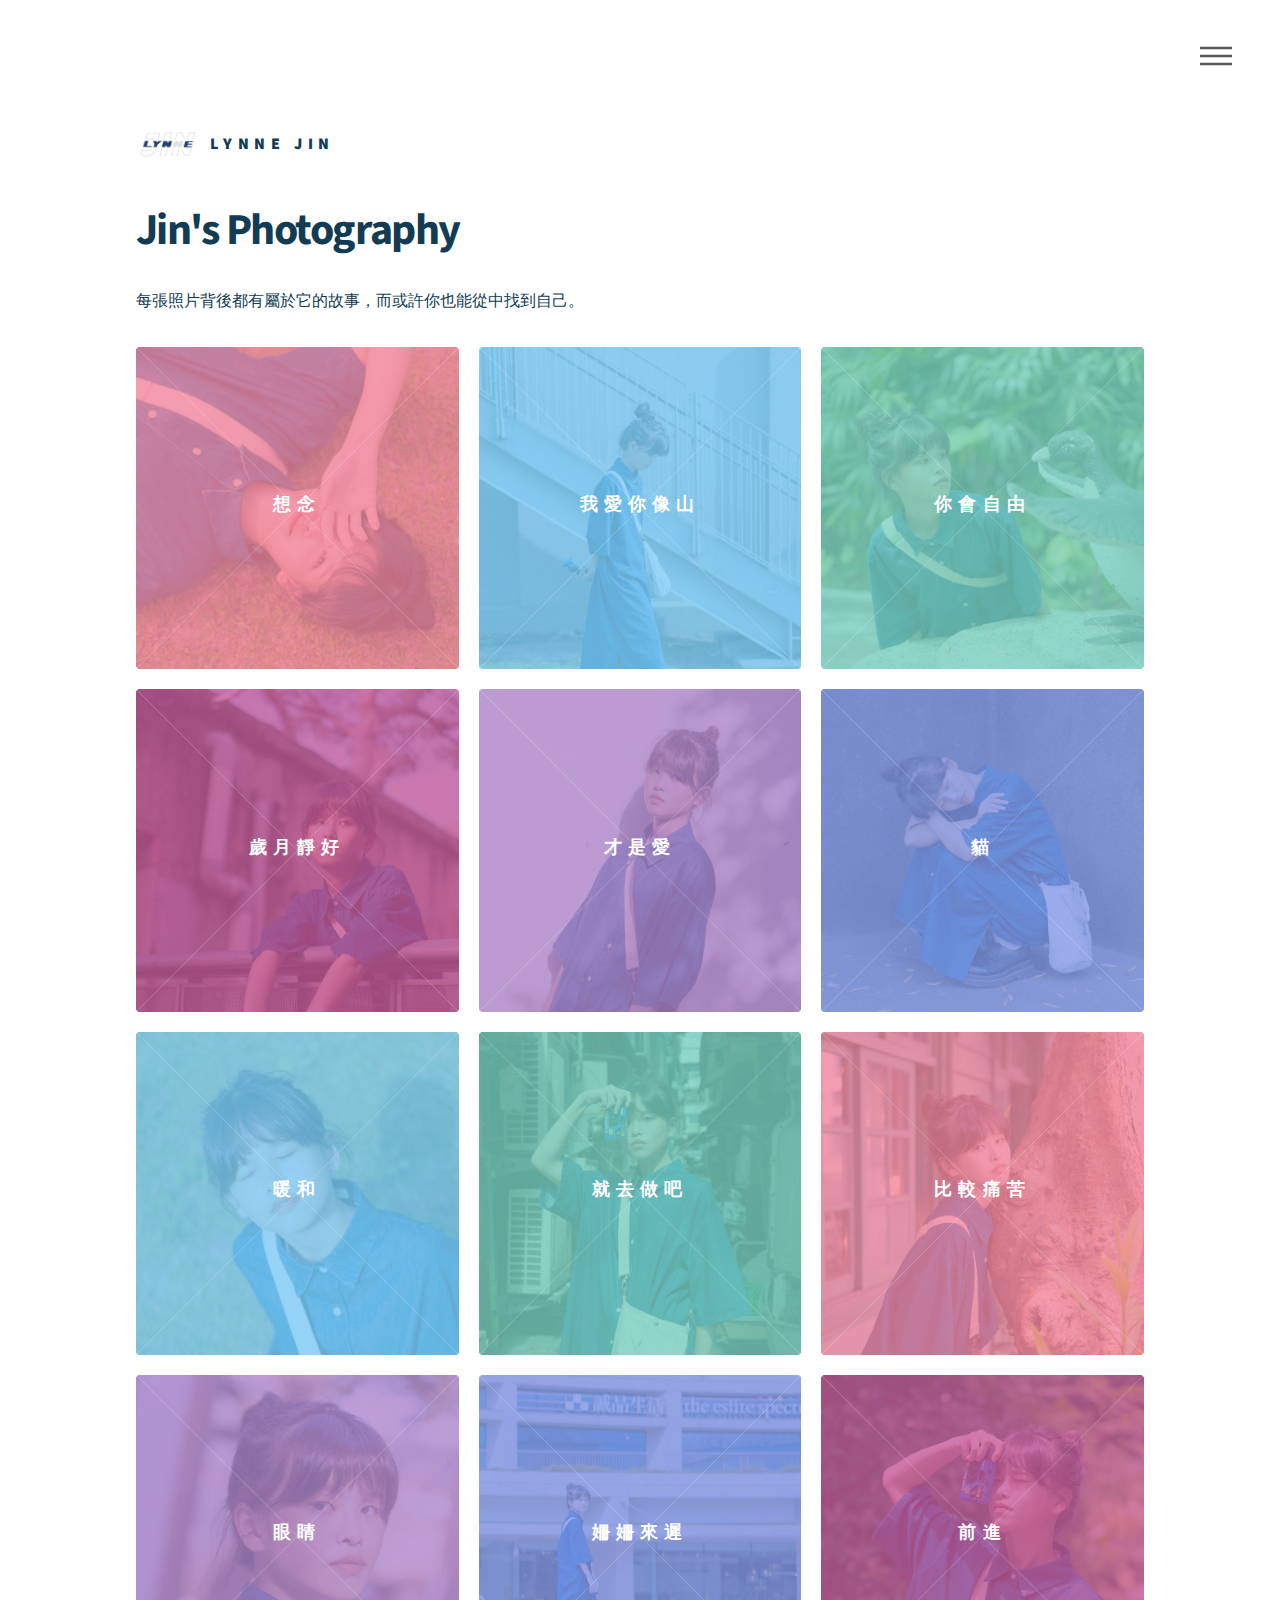
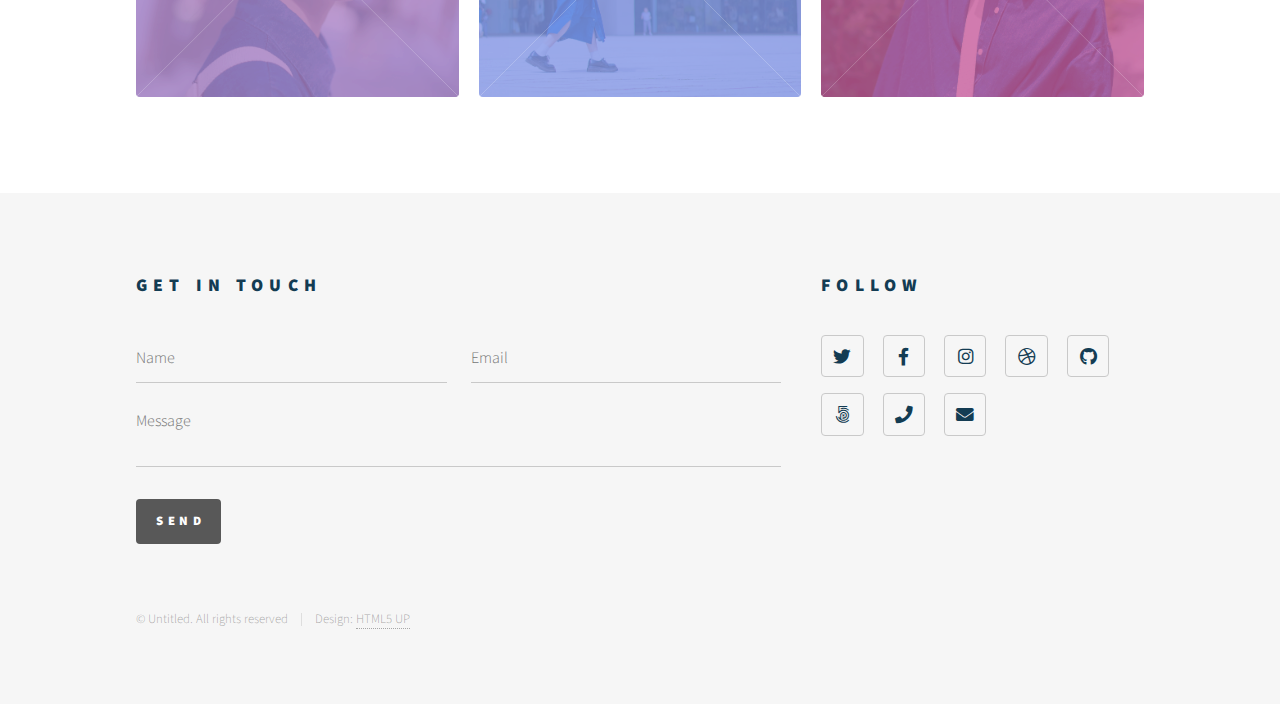
==== commit caebc063: "NEW" ====
--- a/index.html
+++ b/index.html
@@ -51,7 +51,7 @@
 					<div id="main">
 						<div class="inner">
 							<header>
-								<h1>Jin's 心情小語</h1>
+								<h1>Jin's Photography</h1>
 								<p>每張照片背後都有屬於它的故事，而或許你也能從中找到自己。</p>
 							</header>
 							<section class="tiles">
@@ -242,4 +242,4 @@
 			<script src="assets/js/main.js"></script>
 
 	</body>
-</html>+</html>
